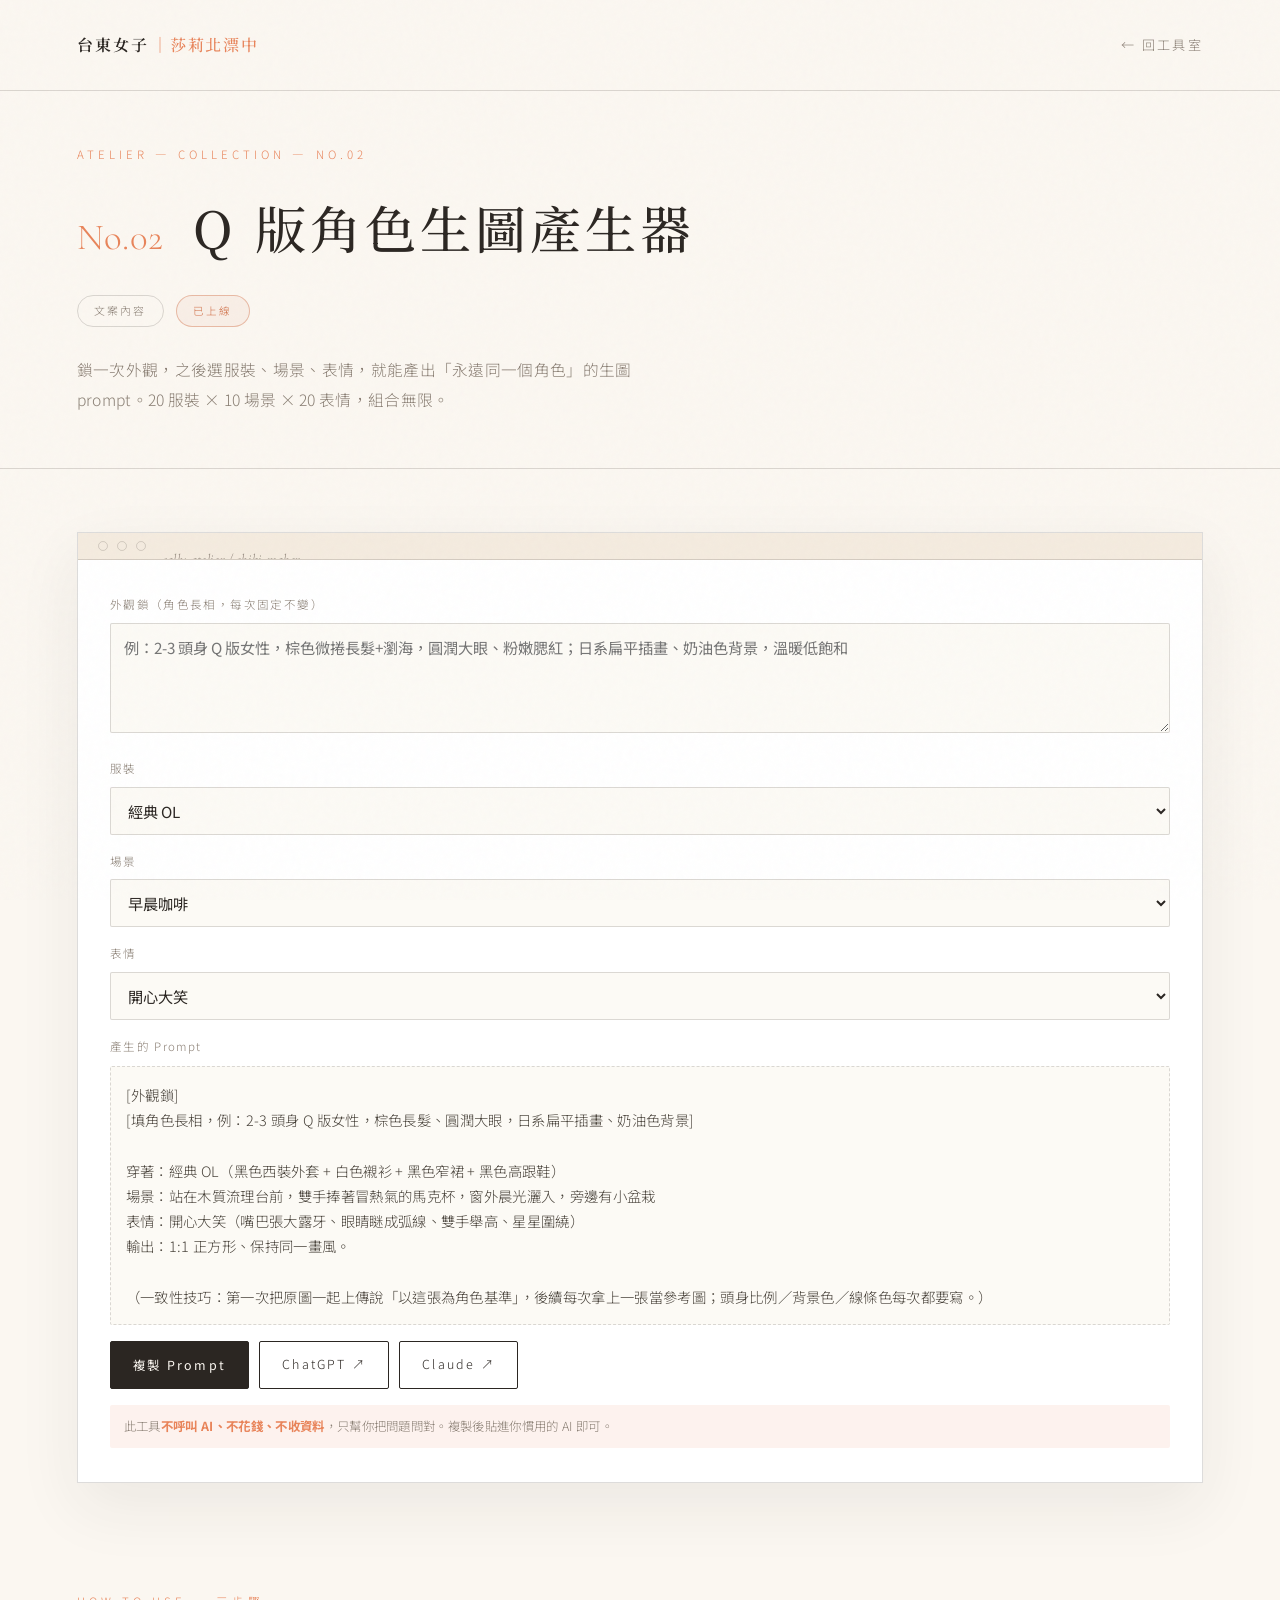
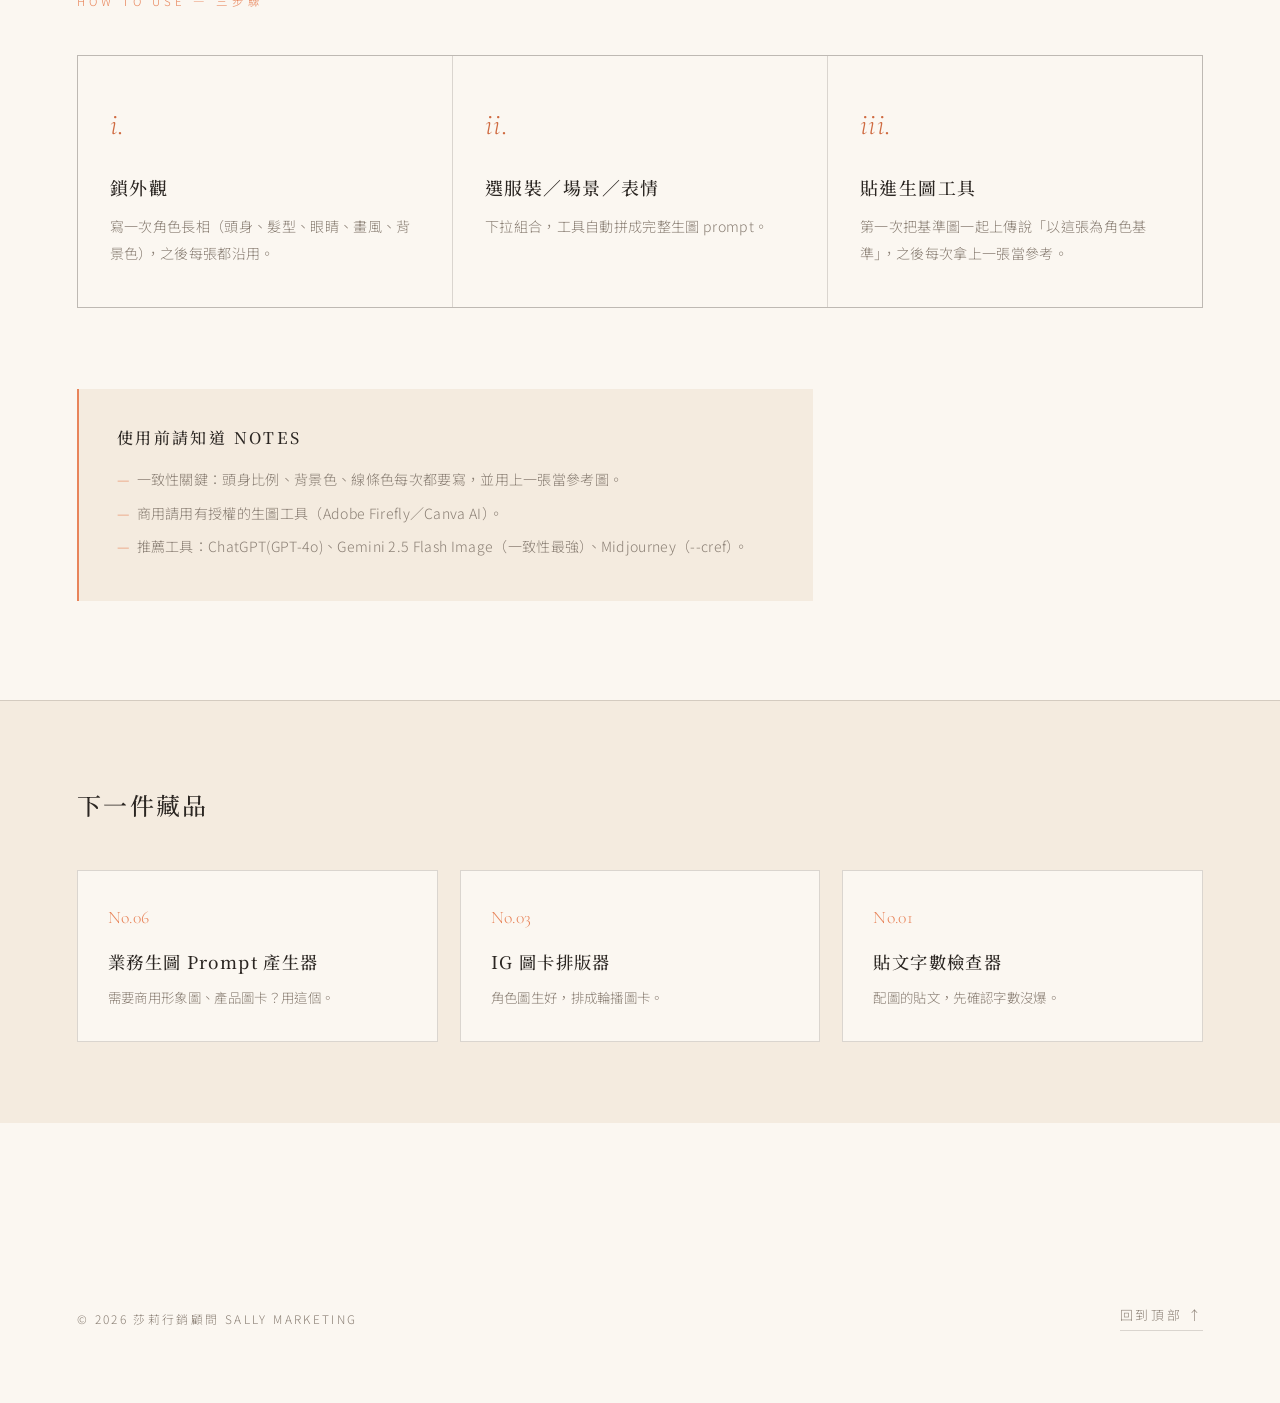
==== tools/chibi-maker.html @ fb420f0c "Sally AI 工具室：靜奢編輯風多頁 atelier 暖橘品牌色＋文青宋體＋WebGL 流光開場；11 件工具（DM/生圖/Q版產生器、Canva SOP、字數、報價、IG 圖卡、兩測驗、三國）。" ====
<!DOCTYPE html>
<html lang="zh-Hant">
<head>
<meta charset="UTF-8">
<meta name="viewport" content="width=device-width, initial-scale=1.0">
<title>Q 版角色生圖產生器 — 莎莉 AI 工具室</title>
<link rel="preconnect" href="https://fonts.googleapis.com"><link rel="preconnect" href="https://fonts.gstatic.com" crossorigin>
<link href="https://fonts.googleapis.com/css2?family=Cormorant+Garamond:ital,wght@0,400;0,500;0,600;1,400&family=Noto+Serif+TC:wght@400;500;600&family=Noto+Sans+TC:wght@300;400;500&display=swap" rel="stylesheet">
<link rel="stylesheet" href="../assets/atelier.css">
</head>
<body>
<nav><a class="logo" href="../index.html">台東女子<em>｜莎莉北漂中</em></a><a class="back" href="../index.html">← 回工具室</a></nav>

<header class="tool-head">
  <div class="crumb"><a href="../index.html">Atelier</a> — Collection — No.02</div>
  <div class="head-row"><span class="no">No.02</span><h1>Q 版角色生圖產生器</h1></div>
  <div class="meta-row"><span class="cat-tag">文案內容</span><span class="status">已上線</span></div>
  <p class="lead">鎖一次外觀，之後選服裝、場景、表情，就能產出「永遠同一個角色」的生圖 prompt。20 服裝 × 10 場景 × 20 表情，組合無限。</p>
</header>

<section class="embed-sec">
  <div class="embed-frame">
    <div class="bar"><i></i><i></i><i></i><span>sally-atelier / chibi-maker</span></div>
    <div class="tool-mount" id="mount"></div>
  </div>
</section>

<section class="steps">
  <div class="sec-label">HOW TO USE — 三步驟</div>
  <div class="step-grid">
    <div class="step"><div class="n">i.</div><h3>鎖外觀</h3><p>寫一次角色長相（頭身、髮型、眼睛、畫風、背景色），之後每張都沿用。</p></div>
    <div class="step"><div class="n">ii.</div><h3>選服裝／場景／表情</h3><p>下拉組合，工具自動拼成完整生圖 prompt。</p></div>
    <div class="step"><div class="n">iii.</div><h3>貼進生圖工具</h3><p>第一次把基準圖一起上傳說「以這張為角色基準」，之後每次拿上一張當參考。</p></div>
  </div>
</section>

<section class="notes"><div class="note-box"><h4>使用前請知道 NOTES</h4><ul>
  <li>一致性關鍵：頭身比例、背景色、線條色每次都要寫，並用上一張當參考圖。</li>
  <li>商用請用有授權的生圖工具（Adobe Firefly／Canva AI）。</li>
  <li>推薦工具：ChatGPT(GPT-4o)、Gemini 2.5 Flash Image（一致性最強）、Midjourney（--cref）。</li>
</ul></div></section>

<section class="next-sec"><h2>下一件藏品</h2><div class="next-grid">
  <a class="next-card" href="image-builder.html"><div class="no">No.06</div><h3>業務生圖 Prompt 產生器</h3><p>需要商用形象圖、產品圖卡？用這個。</p></a>
  <a class="next-card" href="https://sally-ig-cards.vercel.app" target="_blank" rel="noopener"><div class="no">No.03</div><h3>IG 圖卡排版器</h3><p>角色圖生好，排成輪播圖卡。</p></a>
  <a class="next-card" href="word-count.html"><div class="no">No.01</div><h3>貼文字數檢查器</h3><p>配圖的貼文，先確認字數沒爆。</p></a>
</div></section>

<footer><div class="foot-row"><small>© 2026 莎莉行銷顧問 SALLY MARKETING</small><a class="top" href="#">回到頂部 ↑</a></div></footer>

<script src="../assets/tools.js"></script>
<script src="../assets/silk.js"></script>
<script>Atelier.prompt(document.getElementById('mount'), Atelier.CONFIGS.chibi);</script>
</body>
</html>
---- assets/atelier.css ----
/* ============================================================
   莎莉 AI 工具室 — 靜奢編輯風 共用樣式
   奶油 × 海洋藍 × 金；Cormorant / Noto Serif TC / Noto Sans TC
   ============================================================ */
:root{
  /* 莎莉品牌：暖橘 × 文青思源宋體 */
  --cream:#FBF7F1; --cream-deep:#F4EBDF; --ink:#2B2622; --ink-soft:#8A7F74;
  --ocean:#CF6A40; --gold:#E8845A; --terra:#C0492E; --line:rgba(43,38,34,.16);
  --brush:'Noto Serif TC',serif;
}
*{margin:0;padding:0;box-sizing:border-box}
html{scroll-behavior:smooth}
body{
  background:var(--cream); color:var(--ink);
  font-family:'Noto Sans TC',sans-serif; font-weight:300;
  letter-spacing:.02em; line-height:1.9; -webkit-font-smoothing:antialiased;
}
body::before{
  content:"";position:fixed;inset:0;pointer-events:none;z-index:999;
  background-image:url("data:image/svg+xml,%3Csvg viewBox='0 0 200 200' xmlns='http://www.w3.org/2000/svg'%3E%3Cfilter id='n'%3E%3CfeTurbulence type='fractalNoise' baseFrequency='0.8' numOctaves='2'/%3E%3C/filter%3E%3Crect width='100%25' height='100%25' filter='url(%23n)' opacity='0.025'/%3E%3C/svg%3E");
}
.serif{font-family:'Cormorant Garamond','Noto Serif TC',serif}
em{font-style:italic}

/* nav */
nav{
  display:flex;justify-content:space-between;align-items:center;
  padding:30px 6vw;position:fixed;top:0;left:0;right:0;z-index:50;
  background:transparent;transition:background .4s,backdrop-filter .4s,border-color .4s;
  border-bottom:1px solid transparent;
}
nav.solid{background:rgba(251,247,241,.9);backdrop-filter:blur(8px);border-bottom-color:var(--line)}
.logo{font-family:var(--brush);font-weight:600;font-size:1rem;letter-spacing:.12em;white-space:nowrap;text-decoration:none;color:var(--ink)}
.logo em{font-family:inherit;font-style:normal;font-weight:500;letter-spacing:.12em;color:var(--gold);margin-left:.2em}
@media(max-width:420px){.logo{font-size:.86rem;letter-spacing:.06em}}
nav ul{display:flex;gap:38px;list-style:none}
nav a.lk{color:var(--ink-soft);text-decoration:none;font-size:.82rem;letter-spacing:.18em;transition:color .3s}
nav a.lk:hover{color:var(--ocean)}
nav .back{color:var(--ink-soft);text-decoration:none;font-size:.82rem;letter-spacing:.18em;transition:.3s}
nav .back:hover{color:var(--ocean)}

/* buttons */
.btn{
  display:inline-block;padding:15px 42px;border:1px solid var(--ink);color:var(--ink);
  text-decoration:none;font-size:.85rem;letter-spacing:.25em;position:relative;overflow:hidden;
  transition:color .4s;z-index:1;background:rgba(251,247,241,.4);cursor:pointer;font-family:inherit;
}
.btn::after{content:"";position:absolute;inset:0;background:var(--ink);transform:scaleX(0);transform-origin:left;transition:transform .4s cubic-bezier(.6,0,.2,1);z-index:-1}
.btn:hover{color:var(--cream)}
.btn:hover::after{transform:scaleX(1)}
.ghost{border:none;color:var(--ink-soft);font-size:.85rem;letter-spacing:.2em;text-decoration:none;border-bottom:1px solid var(--line);padding-bottom:4px;transition:.3s;background:none;cursor:pointer;font-family:inherit}
.ghost:hover{color:var(--ocean);border-color:var(--ocean)}

/* ===== landing hero ===== */
.hero{position:relative;min-height:100vh;display:flex;flex-direction:column;justify-content:center;padding:104px 6vw 40px;overflow:hidden}
#silk{position:absolute;inset:0;width:100%;height:100%;display:block}
.hero--static{background:radial-gradient(120% 90% at 78% 12%, rgba(207,106,64,.16), transparent 55%), radial-gradient(90% 70% at 12% 92%, rgba(232,132,90,.14), transparent 50%), linear-gradient(160deg,var(--cream),var(--cream-deep))}
.hero-content{position:relative;z-index:2}
.hero-label{font-size:.72rem;letter-spacing:.4em;color:var(--gold);text-transform:uppercase;margin-bottom:34px;animation:rise .9s .3s cubic-bezier(.2,.7,.2,1) both}
.hero h1{font-family:var(--brush);font-weight:500;font-size:clamp(2.5rem,6vw,4.7rem);line-height:1.35;letter-spacing:.06em;max-width:21em;animation:rise .9s .42s cubic-bezier(.2,.7,.2,1) both}
.hero h1 .it{font-family:'Cormorant Garamond',serif;font-style:italic;font-weight:400;color:var(--ocean)}
.hero p{margin-top:40px;max-width:34em;color:var(--ink-soft);font-size:1rem;animation:rise .9s .54s cubic-bezier(.2,.7,.2,1) both}
.hero-cta{margin-top:54px;display:flex;gap:28px;align-items:center;flex-wrap:wrap;animation:rise .9s .66s cubic-bezier(.2,.7,.2,1) both}
.scroll-cue{position:absolute;left:6vw;bottom:6vh;z-index:2;font-family:'Cormorant Garamond',serif;font-style:italic;font-size:.95rem;color:var(--ink-soft);animation:rise .9s 1s both}
.scroll-cue::after{content:"";display:block;width:1px;height:46px;background:var(--ink-soft);margin:12px 0 0 4px;animation:drip 2.2s ease-in-out infinite;transform-origin:top;opacity:.5}
.hero-hint{position:absolute;right:6vw;bottom:6vh;z-index:2;text-align:right;font-size:.7rem;letter-spacing:.3em;color:var(--ink-soft);animation:rise .9s .9s cubic-bezier(.2,.7,.2,1) both}
.hero-hint .line{display:inline-block;width:54px;height:1px;background:var(--ink-soft);vertical-align:middle;margin-left:14px;opacity:.5}
@keyframes rise{from{opacity:0;transform:translateY(28px)}to{opacity:1;transform:none}}
@keyframes drip{0%{transform:scaleY(0)}45%{transform:scaleY(1)}100%{transform:scaleY(1);opacity:0}}
@media(prefers-reduced-motion:reduce){.hero-label,.hero h1,.hero p,.hero-cta,.scroll-cue,.hero-hint{animation:none}.scroll-cue::after{animation:none}}

/* strip marquee */
.strip{border-top:1px solid var(--line);border-bottom:1px solid var(--line);padding:22px 0;overflow:hidden;white-space:nowrap;background:var(--cream-deep);position:relative;z-index:3}
.strip-inner{display:inline-block;animation:marquee 32s linear infinite;font-family:'Cormorant Garamond',serif;font-style:italic;font-size:1.1rem;color:var(--ink-soft);letter-spacing:.12em}
.strip-inner span{margin:0 3em}
@keyframes marquee{from{transform:translateX(0)}to{transform:translateX(-50%)}}

/* ===== section heads ===== */
.sec-head{display:flex;justify-content:space-between;align-items:flex-end;margin-bottom:20px;flex-wrap:wrap;gap:22px}
.sec-head h2{font-family:var(--brush);font-weight:500;font-size:clamp(1.7rem,3.2vw,2.5rem);letter-spacing:.08em}
.sec-head .idx{font-size:.72rem;letter-spacing:.35em;color:var(--gold);margin-bottom:13px}
.sec-head p{color:var(--ink-soft);font-size:.92rem;max-width:26em}

/* ===== tool list (editorial rows) ===== */
.tools{padding:13vh 6vw}
.cat-label{font-family:var(--brush);font-size:1.2rem;color:var(--ocean);letter-spacing:.06em;margin:54px 0 6px}
.tool-list{border-top:1px solid var(--line)}
.tool{display:grid;grid-template-columns:88px 1fr auto;gap:30px;align-items:baseline;padding:38px 8px;border-bottom:1px solid var(--line);text-decoration:none;color:inherit;transition:background .35s,padding-left .35s}
.tool:hover{background:rgba(207,106,64,.05);padding-left:22px}
.tool .no{font-family:'Cormorant Garamond',serif;font-size:1.5rem;color:var(--gold)}
.tool h3{font-family:'Noto Serif TC',serif;font-weight:500;font-size:1.3rem;letter-spacing:.08em;margin-bottom:7px}
.tool .desc{color:var(--ink-soft);font-size:.9rem;max-width:38em}
.tool .ext{font-size:.62rem;letter-spacing:.2em;color:var(--ink-soft);border:1px solid var(--line);border-radius:100px;padding:2px 10px;margin-left:10px;vertical-align:middle}
.tool .arrow{font-family:'Cormorant Garamond',serif;font-size:1.5rem;color:var(--ocean);opacity:0;transform:translateX(-12px);transition:.35s}
.tool:hover .arrow{opacity:1;transform:none}

/* quote band */
.quote{padding:15vh 6vw;text-align:center;background:var(--cream-deep);border-top:1px solid var(--line);border-bottom:1px solid var(--line)}
.quote blockquote{font-family:var(--brush);font-weight:500;font-size:clamp(1.4rem,2.8vw,2.1rem);line-height:1.9;letter-spacing:.1em;max-width:24em;margin:0 auto}
.quote .mark{font-family:'Cormorant Garamond',serif;font-size:4rem;color:var(--gold);line-height:0;display:block;margin-bottom:28px}
.quote cite{display:block;margin-top:38px;font-style:normal;font-size:.78rem;letter-spacing:.35em;color:var(--ink-soft)}

/* footer */
footer{padding:12vh 6vw 8vh}
footer .big{font-family:var(--brush);font-size:clamp(2.2rem,5.2vw,4rem);font-weight:500;line-height:1.4;letter-spacing:.04em;max-width:18em}
footer .big em{color:var(--ocean)}
.foot-row{display:flex;justify-content:space-between;align-items:flex-end;margin-top:72px;flex-wrap:wrap;gap:22px}
.foot-row small{color:var(--ink-soft);font-size:.74rem;letter-spacing:.2em}
footer .top{color:var(--ink-soft);text-decoration:none;font-size:.8rem;letter-spacing:.2em;border-bottom:1px solid var(--line);padding-bottom:3px}
footer .top:hover{color:var(--ocean)}
.socials{display:flex;gap:32px;flex-wrap:wrap;margin-top:36px}
.socials a{font-family:'Noto Serif TC',serif;font-size:1.15rem;letter-spacing:.06em;color:var(--ink);text-decoration:none;border-bottom:1px solid var(--line);padding-bottom:6px;transition:.3s}
.socials a:hover{color:var(--ocean);border-color:var(--ocean)}

/* ===== tool detail page ===== */
.tool-head{padding:16vh 6vw 6vh;border-bottom:1px solid var(--line)}
.crumb{font-size:.72rem;letter-spacing:.35em;color:var(--gold);text-transform:uppercase;margin-bottom:26px;animation:rise .8s both}
.crumb a{color:inherit;text-decoration:none}
.crumb a:hover{color:var(--ocean)}
.head-row{display:flex;align-items:baseline;gap:30px;flex-wrap:wrap;animation:rise .8s .1s both}
.head-row .no{font-family:'Cormorant Garamond',serif;font-size:2.3rem;color:var(--gold)}
.tool-head h1{font-family:var(--brush);font-weight:500;font-size:clamp(1.9rem,4.4vw,3.2rem);letter-spacing:.08em;line-height:1.4}
.meta-row{display:flex;gap:12px;margin-top:22px;flex-wrap:wrap;animation:rise .8s .2s both}
.cat-tag{font-size:.68rem;letter-spacing:.2em;color:var(--ink-soft);border:1px solid var(--line);border-radius:100px;padding:4px 16px}
.status{font-size:.66rem;letter-spacing:.22em;padding:5px 16px;border-radius:100px;color:var(--ocean);border:1px solid rgba(207,106,64,.4);background:rgba(207,106,64,.06)}
.tool-head p.lead{margin-top:28px;max-width:36em;color:var(--ink-soft);font-size:.98rem;animation:rise .8s .3s both}

.embed-sec{padding:7vh 6vw}
.embed-frame{border:1px solid var(--line);background:#fff;box-shadow:0 24px 60px rgba(43,42,38,.07)}
.embed-frame .bar{display:flex;align-items:center;gap:9px;padding:13px 20px;border-bottom:1px solid var(--line);background:var(--cream-deep)}
.embed-frame .bar i{width:10px;height:10px;border-radius:50%;border:1px solid var(--line)}
.embed-frame .bar span{font-family:'Cormorant Garamond',serif;font-style:italic;font-size:.9rem;color:var(--ink-soft);margin-left:8px}
.tool-mount{padding:34px 32px}
@media(max-width:640px){.tool-mount{padding:24px 18px}}

/* steps */
.steps{padding:5vh 6vw 9vh}
.sec-label{font-size:.72rem;letter-spacing:.35em;color:var(--gold);margin-bottom:42px}
.step-grid{display:grid;grid-template-columns:repeat(auto-fit,minmax(230px,1fr));gap:1px;background:var(--line);border:1px solid var(--line)}
.step{background:var(--cream);padding:40px 32px}
.step .n{font-family:'Cormorant Garamond',serif;font-style:italic;font-size:1.9rem;color:var(--ocean)}
.step h3{font-family:'Noto Serif TC',serif;font-weight:500;font-size:1.12rem;letter-spacing:.08em;margin:16px 0 9px}
.step p{color:var(--ink-soft);font-size:.88rem}

/* notes */
.notes{padding:0 6vw 11vh}
.note-box{border-left:2px solid var(--gold);background:var(--cream-deep);padding:34px 38px;max-width:46em}
.note-box h4{font-family:'Noto Serif TC',serif;font-weight:500;font-size:1rem;letter-spacing:.15em;margin-bottom:13px}
.note-box ul{list-style:none}
.note-box li{color:var(--ink-soft);font-size:.88rem;padding-left:1.4em;position:relative;margin-bottom:7px}
.note-box li::before{content:"—";position:absolute;left:0;color:var(--gold)}

/* next tools */
.next-sec{padding:9vh 6vw;background:var(--cream-deep);border-top:1px solid var(--line)}
.next-sec h2{font-family:var(--brush);font-weight:500;font-size:1.5rem;letter-spacing:.1em;margin-bottom:42px}
.next-grid{display:grid;grid-template-columns:repeat(auto-fit,minmax(250px,1fr));gap:22px}
.next-card{border:1px solid var(--line);padding:30px;background:var(--cream);text-decoration:none;color:inherit;transition:.3s}
.next-card:hover{border-color:var(--ocean);transform:translateY(-4px)}
.next-card .no{font-family:'Cormorant Garamond',serif;font-size:1.1rem;color:var(--gold)}
.next-card h3{font-family:'Noto Serif TC',serif;font-weight:500;font-size:1.08rem;letter-spacing:.08em;margin:12px 0 6px}
.next-card p{color:var(--ink-soft);font-size:.84rem}

/* ===== tool form controls (inside .tool-mount) ===== */
.field{display:block;margin-bottom:16px}
.field .lab{font-size:.72rem;letter-spacing:.12em;color:var(--ink-soft);display:block;margin-bottom:7px}
.tool-mount input[type=text],.tool-mount input[type=number],.tool-mount textarea,.tool-mount select{
  width:100%;background:#FCFAF5;border:1px solid var(--line);border-radius:2px;color:var(--ink);
  padding:11px 13px;font-size:.95rem;font-family:inherit;transition:border-color .25s}
.tool-mount textarea{min-height:110px;resize:vertical;line-height:1.7}
.tool-mount select{cursor:pointer}
.tool-mount input:focus,.tool-mount textarea:focus,.tool-mount select:focus{outline:none;border-color:var(--ocean)}
.t-btn{font-family:inherit;font-size:.78rem;letter-spacing:.18em;cursor:pointer;border-radius:2px;padding:11px 22px;border:1px solid var(--ink);background:var(--ink);color:var(--cream);transition:.3s}
.t-btn:hover{background:transparent;color:var(--ink)}
.t-btn.sec{background:transparent;color:var(--ink)}
.t-btn.sec:hover{border-color:var(--ocean);color:var(--ocean)}
.t-row{display:flex;gap:10px;flex-wrap:wrap;margin-top:14px}
.t-out{background:#FCFAF5;border:1px dashed var(--line);border-radius:2px;padding:15px;font-size:.9rem;white-space:pre-wrap;color:#4a443c;line-height:1.75;margin-top:8px}
.t-note{font-size:.78rem;color:var(--ink-soft);background:rgba(232,132,90,.1);border-radius:2px;padding:10px 14px;margin-top:16px}
.t-note b{color:var(--gold)}
.t-stats{display:flex;gap:26px;flex-wrap:wrap;margin:14px 0 20px}
.t-stats b{font-family:'Cormorant Garamond',serif;font-size:1.9rem;color:var(--ocean);display:block;line-height:1}
.t-stats .s{font-size:.72rem;letter-spacing:.1em;color:var(--ink-soft)}
.plat{margin-bottom:13px}
.plat-top{display:flex;justify-content:space-between;font-size:.82rem;margin-bottom:5px}
.plat-top .ct.over{color:var(--terra);font-weight:500}
.bar{height:5px;background:var(--cream-deep);border-radius:0;overflow:hidden}
.bar>span{display:block;height:100%;background:var(--ocean);transition:width .2s,background .2s}
.bar>span.over{background:var(--terra)}.bar>span.none{background:#cbbfad}
.qhead,.qrow{display:grid;grid-template-columns:1fr 92px 34px;gap:8px}
.qhead{font-size:.7rem;letter-spacing:.1em;color:var(--ink-soft);margin-bottom:7px}
.qrow{align-items:center;margin-bottom:8px}
.qrow .del{background:none;border:1px solid var(--line);color:var(--ink-soft);border-radius:2px;padding:7px;line-height:1;cursor:pointer}
.qrow .del:hover{color:var(--terra);border-color:var(--terra)}
.qtotal{border-top:1px solid var(--line);margin-top:16px;padding-top:14px}
.qtotal .line{display:flex;justify-content:space-between;font-size:.86rem;color:var(--ink-soft);margin-bottom:5px}
.qtotal .grand{font-family:'Cormorant Garamond',serif;font-size:1.8rem;color:var(--ocean)}

@media(max-width:760px){
  nav ul{display:none}
  .tool{grid-template-columns:48px 1fr}
  .tool .arrow{display:none}
  .hero-hint{display:none}
}
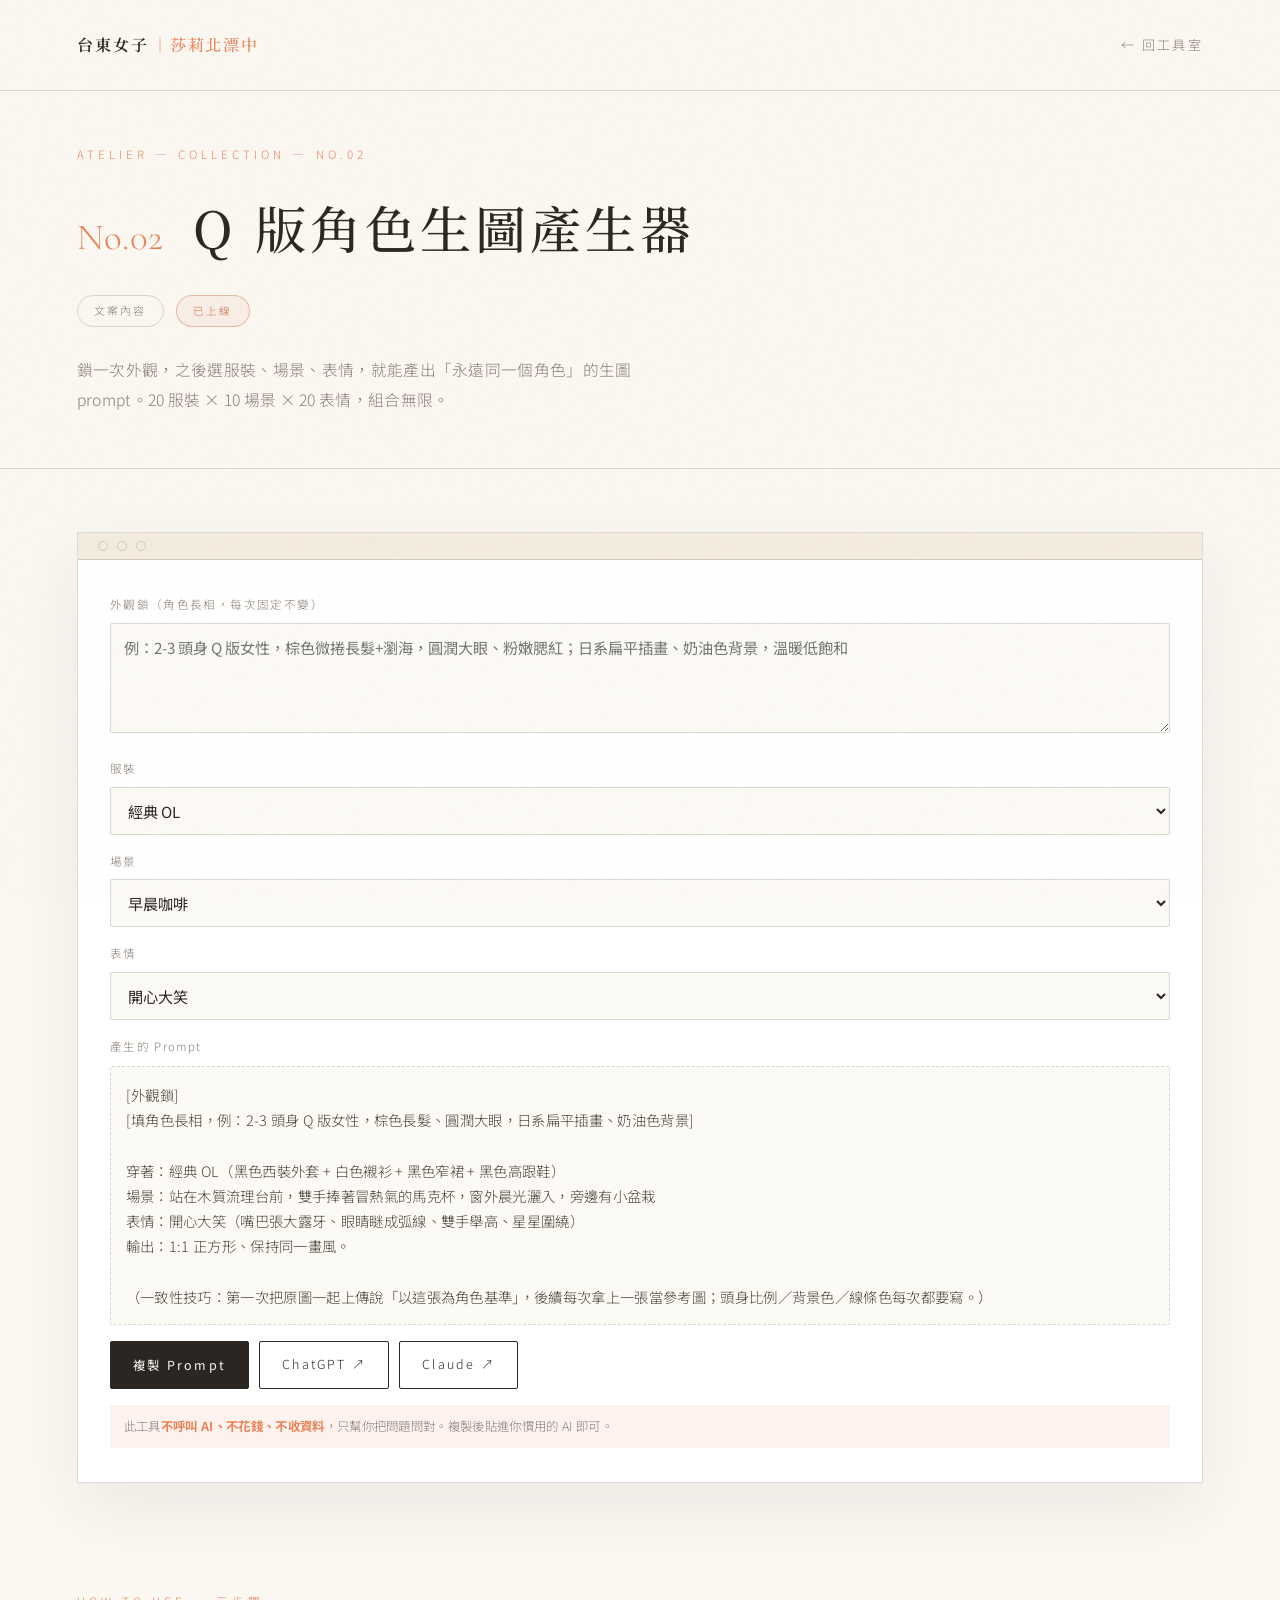
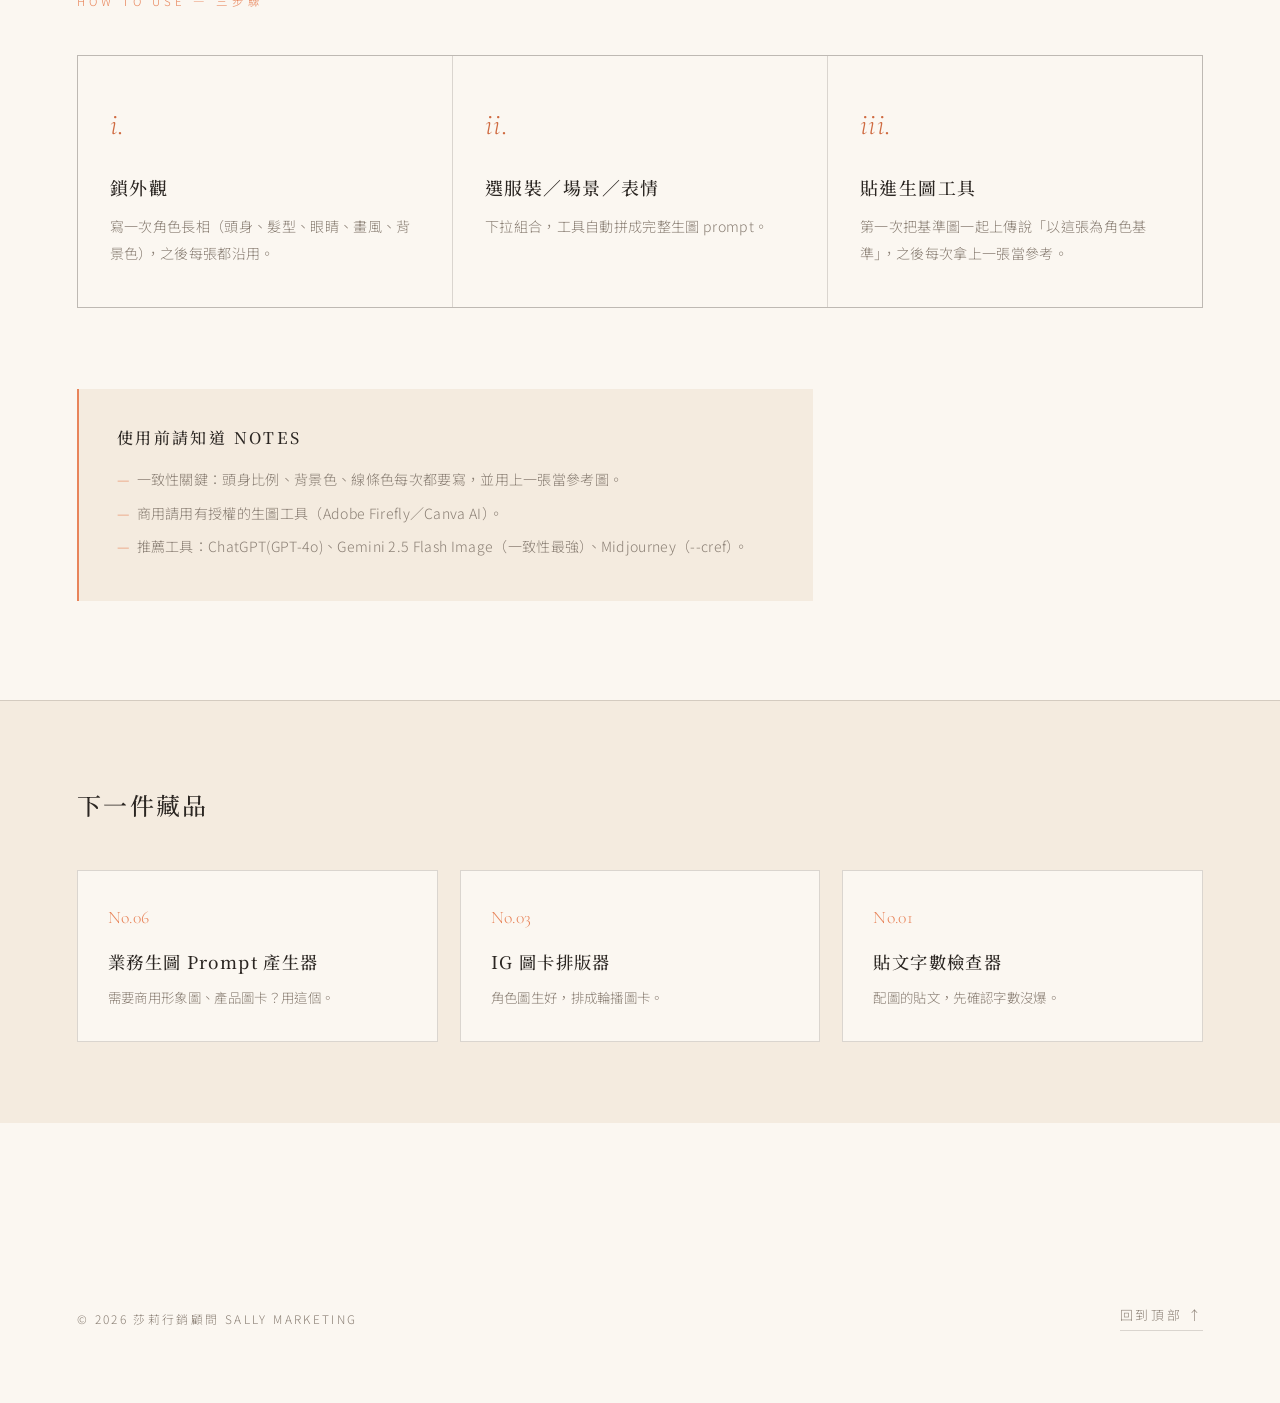
==== commit c77265b4: "修正嵌入框標籤壓框：縮短標籤＋ellipsis 防溢出 Co-Authored-By: Claude Opus 4.8 <noreply@anthropic.com>" ====
--- a/tools/chibi-maker.html
+++ b/tools/chibi-maker.html
@@ -20,7 +20,7 @@
 
 <section class="embed-sec">
   <div class="embed-frame">
-    <div class="bar"><i></i><i></i><i></i><span>sally-atelier / chibi-maker</span></div>
+    <div class="bar"><i></i><i></i><i></i><span>chibi-maker</span></div>
     <div class="tool-mount" id="mount"></div>
   </div>
 </section>
--- a/assets/atelier.css
+++ b/assets/atelier.css
@@ -129,7 +129,8 @@
 .embed-frame{border:1px solid var(--line);background:#fff;box-shadow:0 24px 60px rgba(43,42,38,.07)}
 .embed-frame .bar{display:flex;align-items:center;gap:9px;padding:13px 20px;border-bottom:1px solid var(--line);background:var(--cream-deep)}
 .embed-frame .bar i{width:10px;height:10px;border-radius:50%;border:1px solid var(--line)}
-.embed-frame .bar span{font-family:'Cormorant Garamond',serif;font-style:italic;font-size:.9rem;color:var(--ink-soft);margin-left:8px}
+.embed-frame .bar{overflow:hidden}
+.embed-frame .bar span{font-family:'Cormorant Garamond',serif;font-style:italic;font-size:.9rem;color:var(--ink-soft);margin-left:8px;flex:1;min-width:0;white-space:nowrap;overflow:hidden;text-overflow:ellipsis}
 .tool-mount{padding:34px 32px}
 @media(max-width:640px){.tool-mount{padding:24px 18px}}
 
